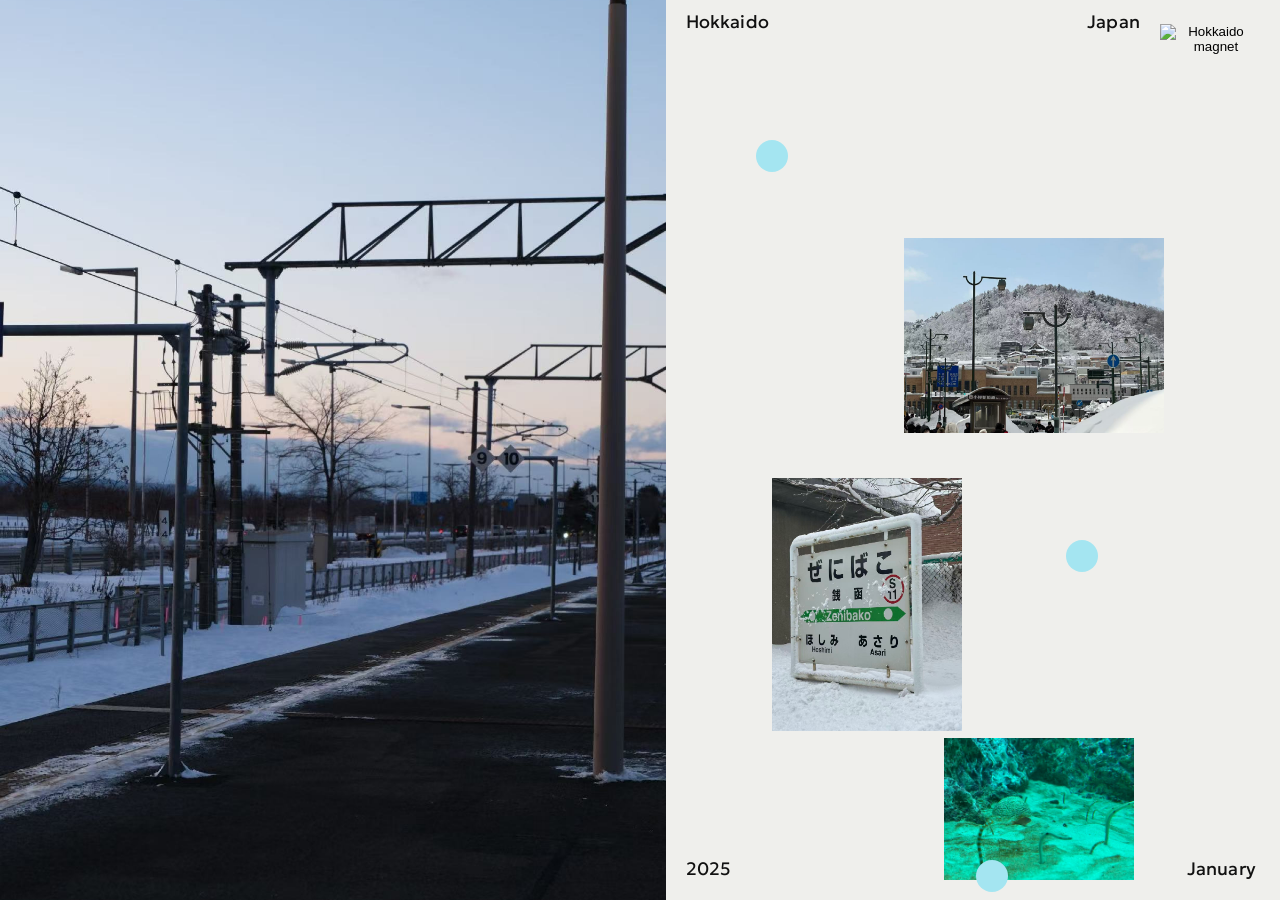
==== hkd.html @ 38fc8e77 "5" ====
<!DOCTYPE html>
<html lang="en">
<head>
  <meta charset="UTF-8">
  <meta name="viewport" content="width=device-width, initial-scale=1.0">
  <title>Hokkaido</title>
  <link rel="stylesheet" href="hkd.css">
  <style>
    @import url('https://fonts.googleapis.com/css2?family=Geologica:wght@300;400;500;700&display=swap');
  </style>
</head>
<body>

  <main class="hokkaido-page">

    <section class="left-panel">
      <img src="img/Hokkaidomain.jpg" alt="Hokkaido main photo">
    </section>

    <section class="right-panel">

      <button class="corner-magnet"
              aria-label="Back to homepage"
              onclick="location.href='index.html'">
        <img src="img/hokkaido-magnet.png" alt="Hokkaido magnet">
      </button>

      <div class="meta top-left">Hokkaido</div>
      <div class="meta top-right">Japan</div>
      <div class="meta bottom-left">2025</div>
      <div class="meta bottom-right">January</div>

      <button class="dot dot-1"></button>
      <button class="dot dot-2"></button>
      <button class="dot dot-3"></button>


      <div class="scroll-content">

        <figure class="small-photo photo-1">
          <img src="img/hokkaido1.jpg" alt="Hokkaido photo 1">
        </figure>

        <figure class="small-photo photo-2">
          <img src="img/hokkaido2.jpg" alt="Hokkaido photo 2">
        </figure>

        <figure class="small-photo photo-3">
          <img src="img/hokkaido3.jpg" alt="Hokkaido photo 3">
        </figure>

        <figure class="small-photo photo-4">
          <img src="img/hokkaido4.jpg" alt="Hokkaido photo 4">
        </figure>

        <figure class="small-photo photo-5">
          <img src="img/hokkaido5.jpg" alt="Hokkaido photo 5">
        </figure>

      </div>

    </section>

  </main>

</body>
</html>
---- hkd.css ----
* {
  box-sizing: border-box;
  margin: 0;
  padding: 0;
}

body {
  background: #e5efef;
  font-family: "Geologica", sans-serif;
  color: #111;
  overflow: hidden;
}

.hokkaido-page {
  display: flex;
  width: 100%;
  height: 100vh;
}


.left-panel {
  width: 52%;
  height: 100vh;
  position: sticky;
  top: 0;
  overflow: hidden;
  background: #ddd;
}

.left-panel img {
  width: 100%;
  height: 100%;
  object-fit: cover;
  display: block;
}

.right-panel {
  width: 48%;
  height: 100vh;
  overflow-y: auto;
  overflow-x: hidden;
  position: relative;
  background: #efefec;
  padding: 28px 36px 120px;
}





.corner-magnet {
  position: fixed;
  top: 24px;
  right: 24px;
  width: 96px;
  border: none;
  background: transparent;
  padding: 0;
  cursor: pointer;
  z-index: 20;

  transition: transform 0.25s ease, box-shadow 0.25s ease;
}

.corner-magnet img {
  display: block;
  width: 100%;
  height: auto;
}

.corner-magnet:hover {
  transform: translateY(-8px) rotate(-4deg);
  box-shadow: 0 10px 18px rgba(0, 0, 0, 0.18);
}


.meta {
  position: absolute;
  font-size: 18px;
  font-weight: 400;
  letter-spacing: 0.01em;
  color: #111;
  z-index: 5;
}

.top-left {
  top: 10px;
  left: 20px;
}

.top-right {
  top: 10px;
  right: 140px;
}

.bottom-left {
  bottom: 20px;
  left: 20px;
}

.bottom-right {
  bottom: 20px;
  right: 24px;
}


.dot {
  position: absolute;
  width: 32px;
  height: 32px;
  border-radius: 50%;
  border: none;
  background: #a4e5f1;
  padding: 0;
  z-index: 4;
  cursor: default;
}

.dot-1 {
  top: 140px;
  left: 90px;
}

.dot-2 {
  top: 540px;
  left: 400px;
}

.dot-3 {
  top: 860px;
  left: 310px;
}

/* =========================
   滚动内容区
========================= */

.scroll-content {
  position: relative;
  min-height: 1500px;
  margin-top: 90px;
}

/* 照片 */
.small-photo {
  position: absolute;
  background: white;
}

.small-photo img {
  display: block;
  width: 100%;
  height: auto;
}

/* 参考图那种不规则布局 */
.photo-1 {
  width: 260px;
  top: 120px;
  right: 80px;
}

.photo-2 {
  width: 190px;
  top: 360px;
  left: 70px;
}

.photo-3 {
  width: 190px;
  top: 620px;
  right: 110px;
}

.photo-4 {
  width: 250px;
  top: 920px;
  left: 120px;
}

.photo-5 {
  width: 220px;
  top: 1220px;
  right: 90px;
}

/* 可选：照片 hover */
.small-photo {
  transition: transform 0.25s ease;
}

.small-photo:hover {
  transform: translateY(-4px);
}

/* =========================
   响应式：平板
========================= */

@media (max-width: 1100px) {
  .meta {
    font-size: 16px;
  }

  .corner-magnet {
    width: 80px;
  }

  .top-right {
    right: 110px;
  }
}

/* =========================
   手机端
========================= */

@media (max-width: 768px) {
  body {
    overflow: auto;
  }

  .hokkaido-page {
    display: block;
    height: auto;
  }

  .left-panel {
    width: 100%;
    height: 50vh;
    position: relative;
  }

  .right-panel {
    width: 100%;
    height: auto;
    overflow: visible;
    min-height: 1200px;
    padding: 100px 20px 80px;
  }

  .corner-magnet {
    top: 18px;
    right: 18px;
    width: 72px;
  }

  .meta {
    position: static;
    display: inline-block;
    margin-right: 18px;
    margin-bottom: 20px;
    font-size: 16px;
  }

  .dot {
    width: 22px;
    height: 22px;
  }

  .dot-1,
  .dot-2,
  .dot-3 {
    position: absolute;
  }

  .scroll-content {
    min-height: auto;
    margin-top: 40px;
    display: flex;
    flex-direction: column;
    gap: 24px;
  }

  .small-photo {
    position: static;
    width: 100% !important;
    max-width: 320px;
    margin: 0 auto;
  }
}
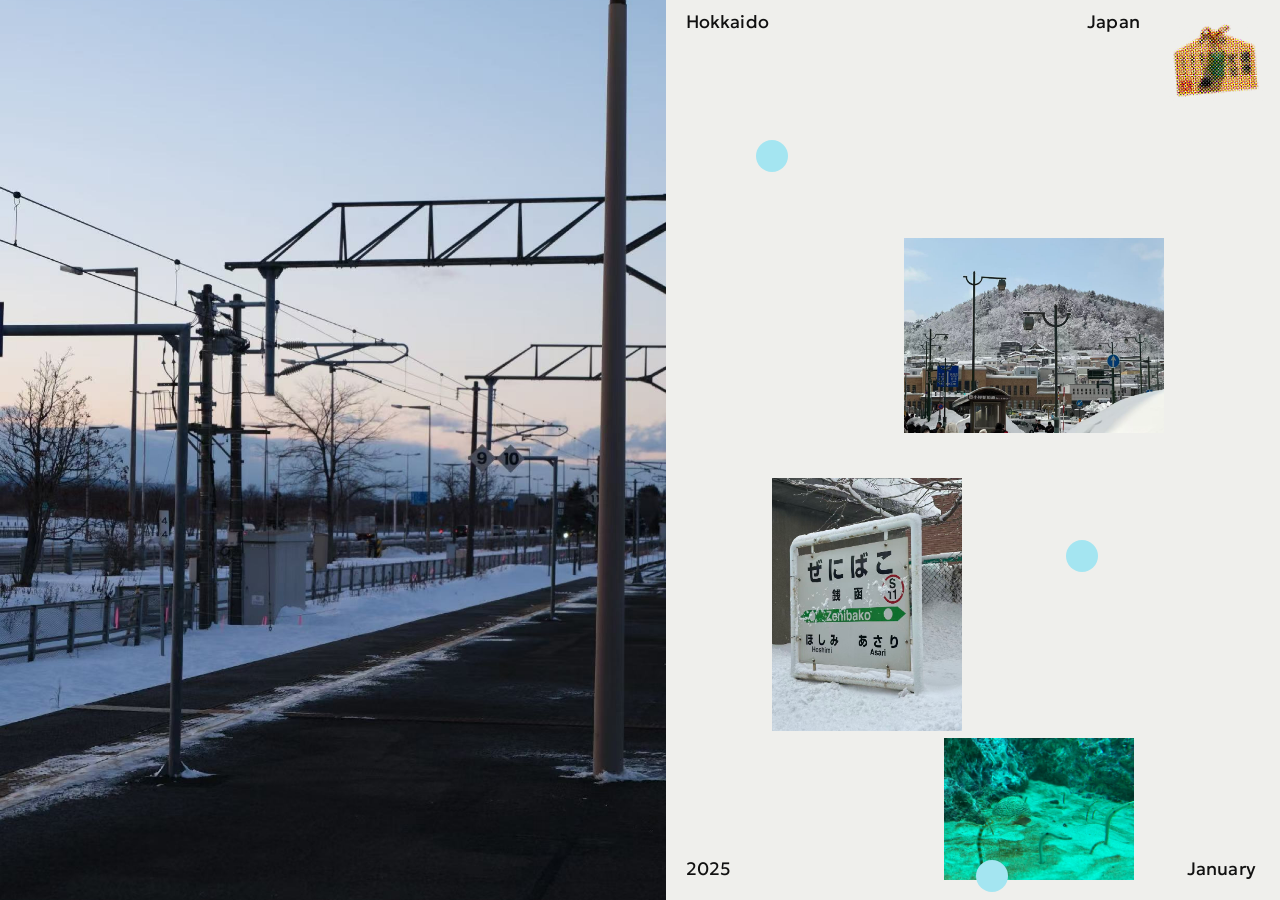
==== commit 18141b48: "9" ====
--- a/hkd.html
+++ b/hkd.html
@@ -22,7 +22,7 @@
       <button class="corner-magnet"
               aria-label="Back to homepage"
               onclick="location.href='index.html'">
-        <img src="img/hokkaido-magnet.png" alt="Hokkaido magnet">
+        <img src="img/hokkaidomagnet.png" alt="Hokkaido magnet">
       </button>
 
       <div class="meta top-left">Hokkaido</div>
--- a/hkd.css
+++ b/hkd.css
@@ -51,7 +51,7 @@
 .corner-magnet {
   position: fixed;
   top: 24px;
-  right: 24px;
+  right: 15px;
   width: 96px;
   border: none;
   background: transparent;
@@ -59,7 +59,7 @@
   cursor: pointer;
   z-index: 20;
 
-  transition: transform 0.25s ease, box-shadow 0.25s ease;
+  transition: transform 0.25s ease;
 }
 
 .corner-magnet img {
@@ -70,7 +70,6 @@
 
 .corner-magnet:hover {
   transform: translateY(-8px) rotate(-4deg);
-  box-shadow: 0 10px 18px rgba(0, 0, 0, 0.18);
 }
 
 
